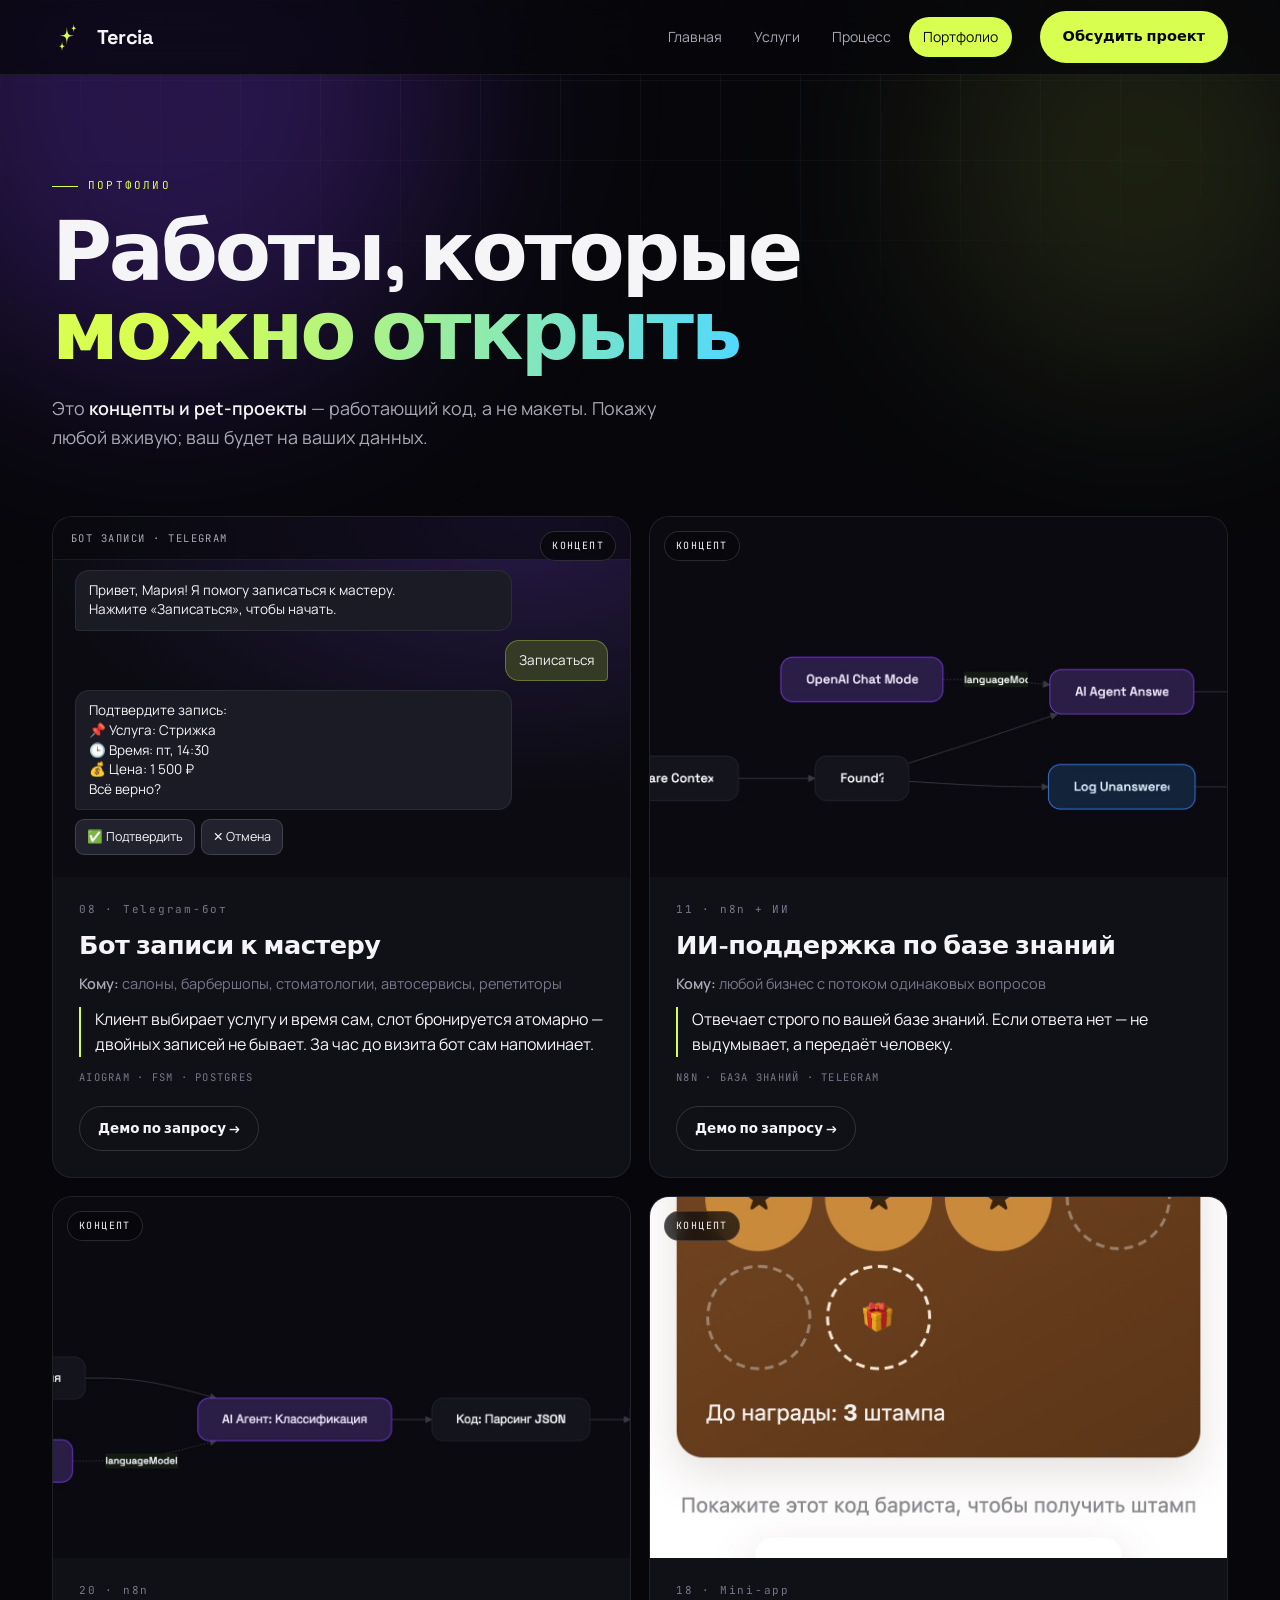
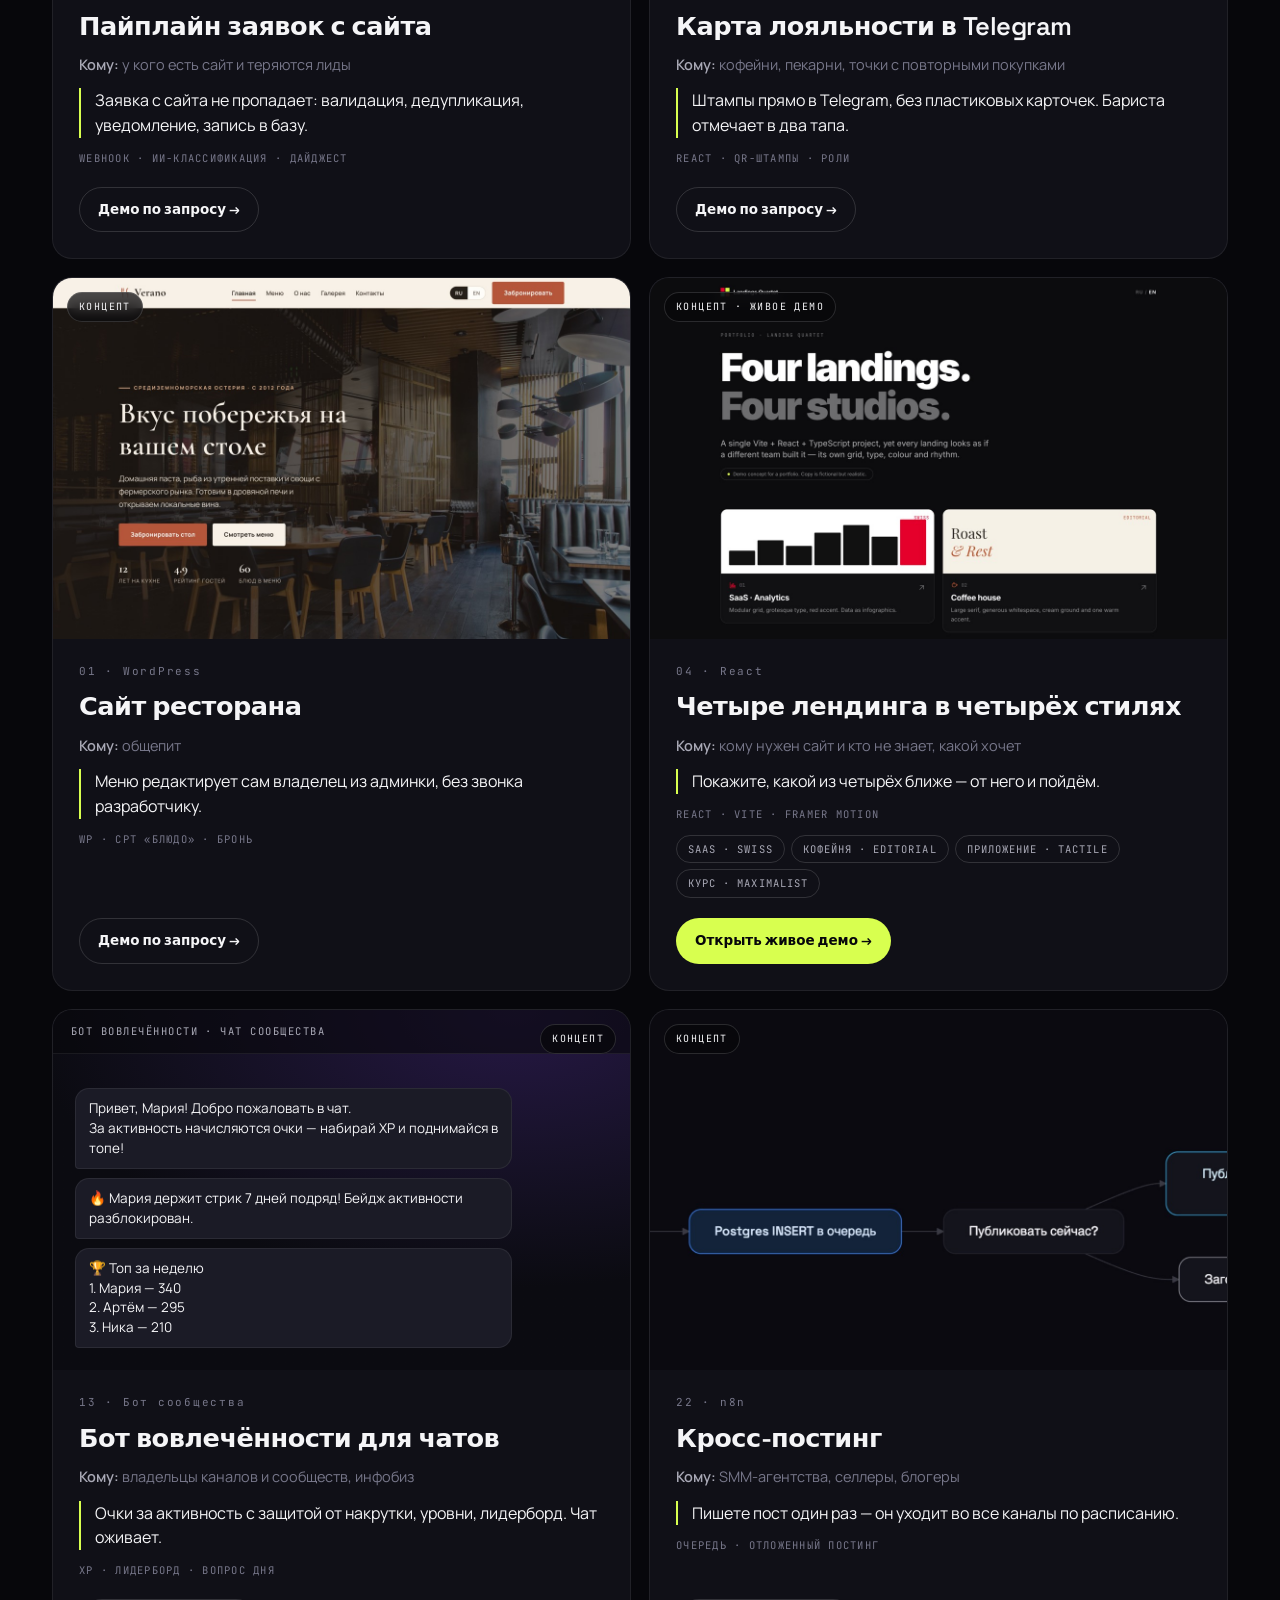
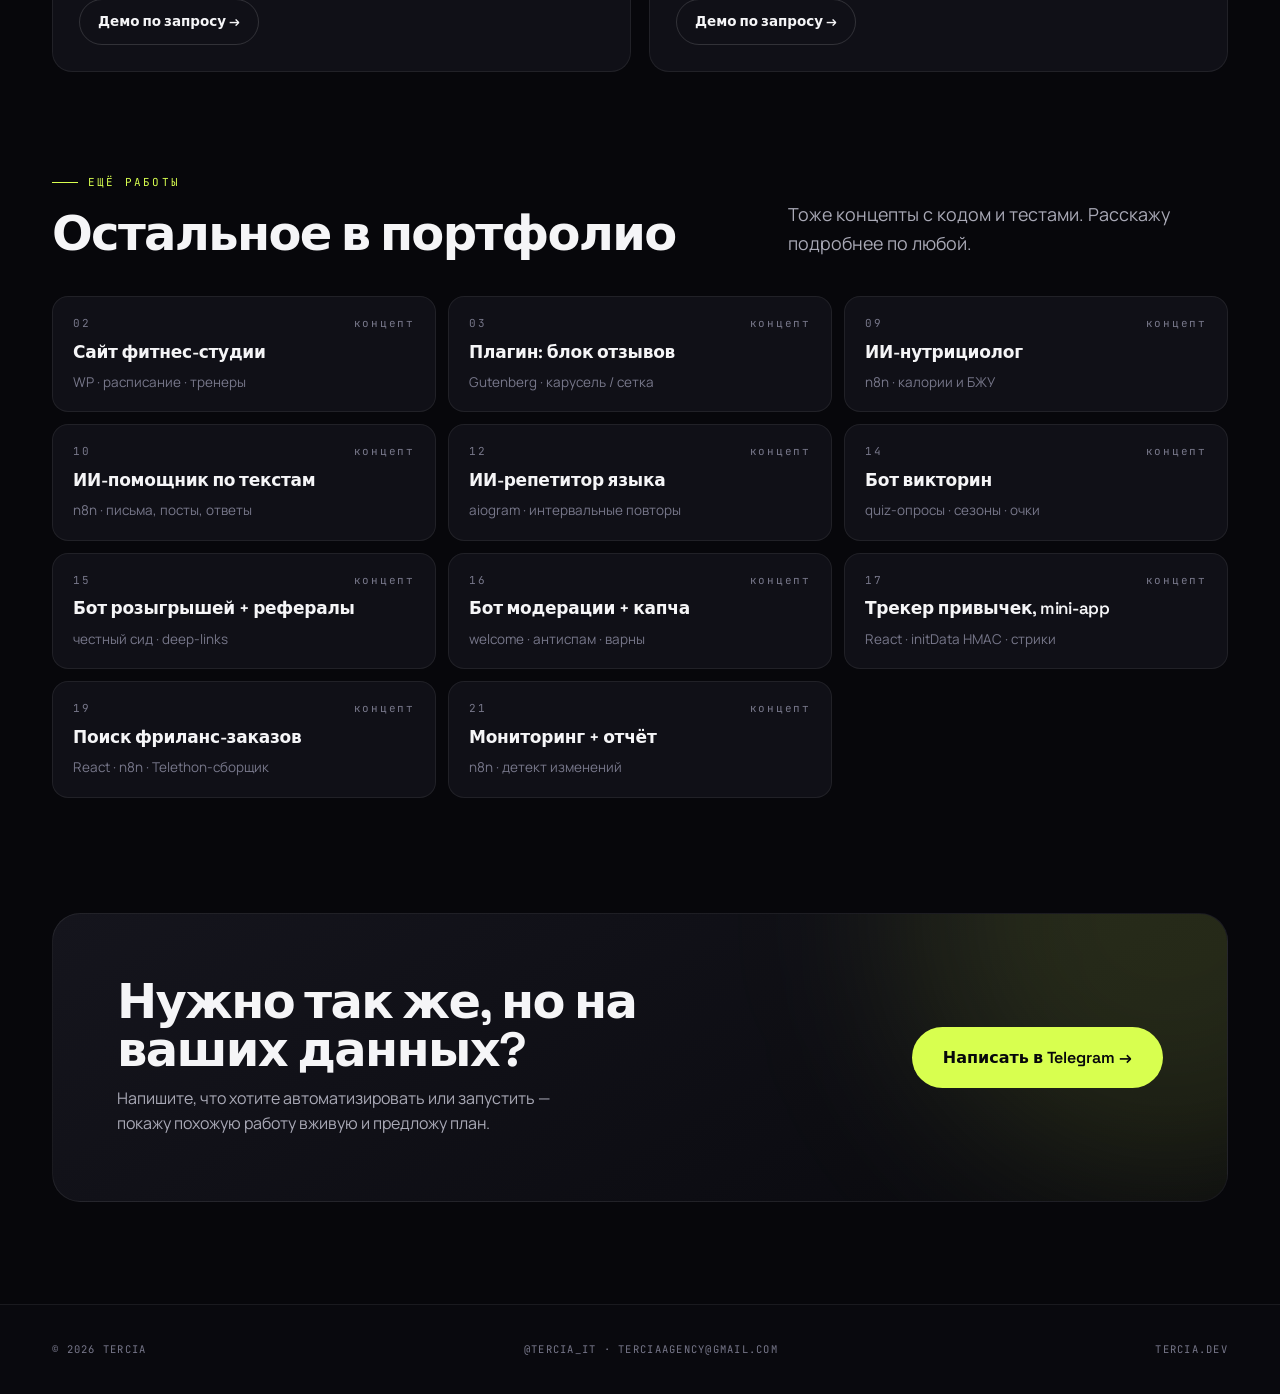
==== portfolio/index.html @ 7e54406b "Портфолио на /portfolio и живое демо четырёх лендингов - portfolio/: восемь работ для продаж (продаю" ====
<!DOCTYPE html>
<html lang="ru">
<head>
<meta charset="utf-8">
<meta name="viewport" content="width=device-width,initial-scale=1">
<title>Портфолио — Tercia</title>
<meta name="description" content="Работы Tercia: Telegram-боты, mini-app, автоматизация на n8n и сайты. Концепты и pet-проекты с работающим кодом.">
<link rel="icon" href="../assets/favicon.svg" type="image/svg+xml">
<link rel="preconnect" href="https://fonts.googleapis.com">
<link rel="preconnect" href="https://fonts.gstatic.com" crossorigin>
<link href="https://fonts.googleapis.com/css2?family=Space+Grotesk:wght@500;600;700&family=Manrope:wght@400;500;600;700&family=JetBrains+Mono:wght@400;500&display=swap" rel="stylesheet">
<style>
:root{
  --bg:#07070B; --bg-2:#0B0B11; --panel:#101017; --panel-2:#15151D; --sunk:#09090E;
  --line:rgba(255,255,255,.07); --line-2:rgba(255,255,255,.045); --line-3:rgba(255,255,255,.14);
  --fg:#F5F5F7; --muted:#A9A9B6; --muted-2:#77778A;
  --acid:#D8FF4F; --acid-2:#B4E528; --ink:#07070B; --violet:#7C3AED; --violet-2:#A97BFF; --cyan:#4FD8FF;
  --sans:'Manrope',system-ui,sans-serif; --disp:'Space Grotesk',system-ui,sans-serif; --mono:'JetBrains Mono',ui-monospace,monospace;
  --ease:cubic-bezier(.22,1,.36,1); --r:20px; --maxw:1320px; --pad:clamp(20px,4.4vw,52px);
}
*{box-sizing:border-box;margin:0;padding:0}
html{scroll-behavior:smooth;overflow-x:clip}
body{background:var(--bg);color:var(--fg);font-family:var(--sans);font-size:16px;line-height:1.6;-webkit-font-smoothing:antialiased;overflow-x:hidden}
a{color:inherit;text-decoration:none}
.wrap{max-width:var(--maxw);margin:0 auto;padding-inline:var(--pad)}
.grid-bg{position:fixed;inset:0;pointer-events:none;z-index:0;background-image:linear-gradient(var(--line-2) 1px,transparent 1px),linear-gradient(90deg,var(--line-2) 1px,transparent 1px);background-size:80px 80px;mask-image:radial-gradient(ellipse 90% 55% at 50% 0%,#000 20%,transparent 75%)}
main,header,footer{position:relative;z-index:2}

/* шапка — как на главной */
.hdr{position:sticky;top:0;z-index:60;backdrop-filter:blur(18px) saturate(140%);-webkit-backdrop-filter:blur(18px) saturate(140%);background:rgba(7,7,11,.78);border-bottom:1px solid var(--line)}
.nav{display:flex;align-items:center;gap:28px;height:74px}
.logo{display:flex;align-items:center;gap:11px;font-family:var(--disp);font-weight:700;font-size:20px;letter-spacing:-.02em}
.mark{width:34px;height:34px;flex:none;fill:var(--acid)}
.nav-links{display:flex;gap:4px;margin-left:auto}
.nav-links a{font-size:14px;color:var(--muted);padding:9px 14px;border-radius:99px;transition:.22s}
.nav-links a:hover{color:var(--fg);background:var(--panel)}
.nav-links a[aria-current]{color:var(--ink);background:var(--acid)}
.btn{display:inline-flex;align-items:center;gap:9px;font-family:var(--disp);font-weight:600;font-size:14.5px;padding:13px 22px;border-radius:99px;transition:.24s var(--ease);border:1px solid transparent;white-space:nowrap}
.btn-acid{background:var(--acid);color:var(--ink)}
.btn-acid:hover{box-shadow:0 10px 40px -8px color-mix(in srgb,var(--acid) 55%,transparent);transform:translateY(-2px)}
.btn-ghost{border-color:var(--line-3);color:var(--fg)}
.btn-ghost:hover{background:var(--panel);border-color:var(--muted-2)}

/* заголовок страницы */
.top{padding-block:clamp(56px,8vw,112px) clamp(36px,5vw,64px);position:relative}
.orb{position:absolute;border-radius:50%;filter:blur(100px);pointer-events:none;z-index:-1}
.orb-a{width:560px;height:560px;background:color-mix(in srgb,var(--violet) 28%,transparent);top:-260px;left:-160px}
.orb-b{width:420px;height:420px;background:color-mix(in srgb,var(--acid) 11%,transparent);top:-120px;right:-120px}
.kick{font-family:var(--mono);font-size:11px;letter-spacing:.2em;text-transform:uppercase;color:var(--acid);display:flex;align-items:center;gap:10px;margin-bottom:18px}
.kick::before{content:'';width:26px;height:1px;background:currentColor}
h1{font-family:var(--disp);font-weight:700;font-size:clamp(40px,6.4vw,84px);line-height:.96;letter-spacing:-.04em;max-width:15ch;text-wrap:balance}
h1 em{font-style:normal;background:linear-gradient(104deg,var(--acid) 20%,var(--cyan));-webkit-background-clip:text;background-clip:text;color:transparent}
.lead{max-width:58ch;margin-top:24px;font-size:clamp(16px,1.4vw,18.5px);color:var(--muted)}
.lead b{color:var(--fg);font-weight:600}

/* восемь работ */
.works{display:grid;grid-template-columns:repeat(2,1fr);gap:18px}
.work{position:relative;display:flex;flex-direction:column;border:1px solid var(--line);border-radius:var(--r);background:var(--panel);overflow:hidden;scroll-margin-top:96px;transition:border-color .3s,transform .4s var(--ease)}
.work:hover{border-color:var(--line-3);transform:translateY(-4px)}
.work:target{border-color:color-mix(in srgb,var(--acid) 55%,transparent);box-shadow:0 0 0 4px color-mix(in srgb,var(--acid) 12%,transparent)}
.cover{aspect-ratio:16/10;position:relative;overflow:hidden;background:radial-gradient(120% 100% at 20% 0%,#1C1C27,#0B0B11)}
.cover img{width:100%;height:100%;display:block;object-fit:cover;object-position:top center;transition:transform .7s var(--ease)}
.work:hover .cover img{transform:scale(1.04)}
.badge{position:absolute;top:14px;left:14px;z-index:2;font-family:var(--mono);font-size:10px;letter-spacing:.14em;text-transform:uppercase;color:var(--fg);background:rgba(7,7,11,.72);border:1px solid var(--line-3);backdrop-filter:blur(8px);border-radius:99px;padding:6px 11px}
.body{padding:24px 26px 26px;display:flex;flex-direction:column;gap:12px;flex:1}
.num{font-family:var(--mono);font-size:11px;letter-spacing:.16em;color:var(--muted-2)}
.w-title{font-family:var(--disp);font-weight:600;font-size:clamp(21px,2vw,26px);letter-spacing:-.02em;line-height:1.15}
.for{font-size:14.5px;color:var(--muted-2)}
.for b{color:var(--muted);font-weight:600}
.pitch{font-size:16px;color:var(--fg);line-height:1.55;padding-left:14px;border-left:2px solid var(--acid)}
.stack{font-family:var(--mono);font-size:10.5px;letter-spacing:.12em;text-transform:uppercase;color:var(--muted-2)}
.acts{display:flex;gap:10px;flex-wrap:wrap;margin-top:auto;padding-top:8px}
.acts .btn{font-size:13.5px;padding:11px 18px}
.sub-links{display:flex;gap:6px;flex-wrap:wrap}
.sub-links a{font-family:var(--mono);font-size:10.5px;letter-spacing:.1em;text-transform:uppercase;color:var(--muted);border:1px solid var(--line-3);border-radius:99px;padding:5px 11px;transition:.2s}
.sub-links a:hover{color:var(--ink);background:var(--acid);border-color:var(--acid)}

/* макет чата для ботов без скриншотов */
.chat{position:absolute;inset:0;padding:22px 22px 0;display:flex;flex-direction:column;gap:9px;justify-content:flex-end;background:radial-gradient(120% 110% at 80% 0%,color-mix(in srgb,var(--violet) 22%,#0E0E16),#0B0B11 70%)}
.chat::before{content:attr(data-head);position:absolute;top:0;left:0;right:0;padding:13px 18px;font-family:var(--mono);font-size:10.5px;letter-spacing:.14em;text-transform:uppercase;color:var(--muted);border-bottom:1px solid var(--line);background:rgba(7,7,11,.6)}
.msg{max-width:82%;font-size:13.5px;line-height:1.45;padding:10px 13px;border-radius:14px 14px 14px 4px;background:#1B1B26;border:1px solid var(--line);white-space:pre-line}
.msg.me{align-self:flex-end;border-radius:14px 14px 4px 14px;background:color-mix(in srgb,var(--acid) 16%,#15151D);border-color:color-mix(in srgb,var(--acid) 30%,transparent)}
.kb{display:flex;gap:6px;flex-wrap:wrap;max-width:88%}
.kb span{font-size:12.5px;padding:7px 11px;border-radius:9px;background:#22222F;border:1px solid var(--line-3);color:var(--fg)}
.chat .msg:last-child,.chat .kb:last-child{margin-bottom:22px}
.cover.has-chat .badge{left:auto;right:14px}

/* остальные работы */
.more-head{display:flex;justify-content:space-between;align-items:flex-end;gap:24px;flex-wrap:wrap;margin:clamp(64px,8vw,110px) 0 clamp(26px,3vw,40px)}
h2{font-family:var(--disp);font-weight:700;font-size:clamp(28px,4vw,48px);line-height:1;letter-spacing:-.035em}
.more{display:grid;grid-template-columns:repeat(3,1fr);gap:12px}
.item{border:1px solid var(--line);border-radius:16px;background:var(--panel);padding:18px 20px;display:flex;flex-direction:column;gap:6px;transition:border-color .3s}
.item:hover{border-color:var(--line-3)}
.item .num{display:flex;justify-content:space-between}
.item .num i{font-style:normal;color:var(--muted-2)}
.item b{font-family:var(--disp);font-weight:600;font-size:17px;letter-spacing:-.015em}
.item span{font-size:13.5px;color:var(--muted-2)}

/* призыв и подвал */
.cta{margin-top:clamp(72px,9vw,130px);border:1px solid var(--line);border-radius:28px;background:linear-gradient(150deg,var(--panel-2),var(--sunk));padding:clamp(36px,5vw,72px);display:flex;justify-content:space-between;align-items:center;gap:28px;flex-wrap:wrap;position:relative;overflow:hidden}
.cta::before{content:'';position:absolute;width:520px;height:520px;border-radius:50%;background:color-mix(in srgb,var(--acid) 12%,transparent);filter:blur(90px);right:-200px;top:-260px}
.cta h2{position:relative;max-width:18ch}
.cta p{position:relative;color:var(--muted);margin-top:12px;max-width:46ch}
.cta .btn{position:relative;font-size:16px;padding:17px 30px}
.ftr{margin-top:clamp(64px,8vw,110px);border-top:1px solid var(--line);background:var(--sunk);padding:36px 0}
.ftr .wrap{display:flex;justify-content:space-between;gap:18px;flex-wrap:wrap;font-family:var(--mono);font-size:10.5px;letter-spacing:.12em;text-transform:uppercase;color:var(--muted-2)}
.ftr a:hover{color:var(--acid)}

/* появление при прокрутке — только с JS, с уважением к reduced-motion */
.js .rv{opacity:0;transform:translateY(20px);transition:opacity .7s var(--ease),transform .7s var(--ease)}
.js .rv.in{opacity:1;transform:none}

@media(max-width:960px){.works{grid-template-columns:1fr}.more{grid-template-columns:repeat(2,1fr)}}
@media(max-width:720px){.cover.has-chat{aspect-ratio:auto;height:384px}.nav-links{display:none}.nav{gap:14px}.nav .btn{margin-left:auto;padding:11px 16px;font-size:13.5px}.more{grid-template-columns:1fr}.msg{font-size:12.5px}}
@media(prefers-reduced-motion:reduce){*{transition:none!important;animation:none!important}.js .rv{opacity:1!important;transform:none!important}}
</style>
<script>document.documentElement.classList.add('js')</script>
</head>
<body>
<div class="grid-bg"></div>

<svg width="0" height="0" style="position:absolute" aria-hidden="true"><defs>
<g id="spk"><path d="M12 0C12.35 10.2 13.5 11.55 21 12C13.5 12.45 12.35 13.8 12 24C11.65 13.8 10.5 12.45 3 12C10.5 11.55 11.65 10.2 12 0Z" transform="translate(19 22) scale(2.8)"/><path d="M12 0C12.35 10.2 13.5 11.55 21 12C13.5 12.45 12.35 13.8 12 24C11.65 13.8 10.5 12.45 3 12C10.5 11.55 11.65 10.2 12 0Z" transform="translate(60 12) scale(1.4)"/><path d="M12 0C12.35 10.2 13.5 11.55 21 12C13.5 12.45 12.35 13.8 12 24C11.65 13.8 10.5 12.45 3 12C10.5 11.55 11.65 10.2 12 0Z" transform="translate(16 73) scale(1.62)"/></g>
</defs></svg>

<header class="hdr"><div class="wrap nav">
  <a class="logo" href="../"><svg class="mark" viewBox="0 0 120 120" aria-hidden="true"><use href="#spk"/></svg><span>Tercia</span></a>
  <nav class="nav-links">
    <a href="../">Главная</a><a href="../#services">Услуги</a><a href="../#process">Процесс</a><a href="./" aria-current="page">Портфолио</a>
  </nav>
  <a href="https://t.me/tercia_it" class="btn btn-acid">Обсудить проект</a>
</div></header>

<main class="wrap">
  <section class="top">
    <div class="orb orb-a"></div><div class="orb orb-b"></div>
    <div class="kick">Портфолио</div>
    <h1>Работы, которые <em>можно открыть</em></h1>
    <p class="lead">Это <b>концепты и pet-проекты</b> — работающий код, а не макеты. Покажу любой вживую; ваш будет на ваших данных.</p>
  </section>

  <section class="works" aria-label="Избранные работы">

    <article class="work rv" id="08">
      <div class="cover has-chat">
        <span class="badge">Концепт</span>
        <div class="chat" data-head="Бот записи · Telegram" aria-hidden="true">
          <div class="msg">Привет, Мария! Я помогу записаться к мастеру.
Нажмите «Записаться», чтобы начать.</div>
          <div class="msg me">Записаться</div>
          <div class="msg">Подтвердите запись:
📌 Услуга: Стрижка
🕒 Время: пт, 14:30
💰 Цена: 1 500 ₽
Всё верно?</div>
          <div class="kb"><span>✅ Подтвердить</span><span>✕ Отмена</span></div>
        </div>
      </div>
      <div class="body">
        <div class="num">08 · Telegram-бот</div>
        <div class="w-title">Бот записи к мастеру</div>
        <div class="for"><b>Кому:</b> салоны, барбершопы, стоматологии, автосервисы, репетиторы</div>
        <p class="pitch">Клиент выбирает услугу и время сам, слот бронируется атомарно — двойных записей не бывает. За час до визита бот сам напоминает.</p>
        <div class="stack">aiogram · FSM · Postgres</div>
        <div class="acts"><a class="btn btn-ghost" href="https://t.me/tercia_it">Демо по запросу →</a></div>
      </div>
    </article>

    <article class="work rv" id="11">
      <div class="cover"><span class="badge">Концепт</span><img src="../assets/cases/11-faq.jpg" alt="Схема воркфлоу в n8n: вопрос из Telegram, поиск по базе знаний, ответ или передача человеку" loading="lazy" decoding="async" width="1200" height="749"></div>
      <div class="body">
        <div class="num">11 · n8n + ИИ</div>
        <div class="w-title">ИИ-поддержка по базе знаний</div>
        <div class="for"><b>Кому:</b> любой бизнес с потоком одинаковых вопросов</div>
        <p class="pitch">Отвечает строго по вашей базе знаний. Если ответа нет — не выдумывает, а передаёт человеку.</p>
        <div class="stack">n8n · база знаний · Telegram</div>
        <div class="acts"><a class="btn btn-ghost" href="https://t.me/tercia_it">Демо по запросу →</a></div>
      </div>
    </article>

    <article class="work rv" id="20">
      <div class="cover"><span class="badge">Концепт</span><img src="../assets/cases/20-pipeline.jpg" alt="Схема воркфлоу в n8n: приём заявки с сайта, классификация, запись и уведомление" loading="lazy" decoding="async" width="1200" height="750"></div>
      <div class="body">
        <div class="num">20 · n8n</div>
        <div class="w-title">Пайплайн заявок с сайта</div>
        <div class="for"><b>Кому:</b> у кого есть сайт и теряются лиды</div>
        <p class="pitch">Заявка с сайта не пропадает: валидация, дедупликация, уведомление, запись в базу.</p>
        <div class="stack">webhook · ИИ-классификация · дайджест</div>
        <div class="acts"><a class="btn btn-ghost" href="https://t.me/tercia_it">Демо по запросу →</a></div>
      </div>
    </article>

    <article class="work rv" id="18">
      <div class="cover"><span class="badge">Концепт</span><img src="../assets/cases/18-loyalty.jpg" alt="Экран mini-app лояльности: карта со штампами кофейни внутри Telegram" loading="lazy" decoding="async" width="1170" height="731"></div>
      <div class="body">
        <div class="num">18 · Mini-app</div>
        <div class="w-title">Карта лояльности в Telegram</div>
        <div class="for"><b>Кому:</b> кофейни, пекарни, точки с повторными покупками</div>
        <p class="pitch">Штампы прямо в Telegram, без пластиковых карточек. Бариста отмечает в два тапа.</p>
        <div class="stack">React · QR-штампы · роли</div>
        <div class="acts"><a class="btn btn-ghost" href="https://t.me/tercia_it">Демо по запросу →</a></div>
      </div>
    </article>

    <article class="work rv" id="01">
      <div class="cover"><span class="badge">Концепт</span><img src="../assets/cases/01-restaurant.jpg" alt="Первый экран сайта ресторана: зал, меню и кнопка брони стола" loading="lazy" decoding="async" width="1200" height="750"></div>
      <div class="body">
        <div class="num">01 · WordPress</div>
        <div class="w-title">Сайт ресторана</div>
        <div class="for"><b>Кому:</b> общепит</div>
        <p class="pitch">Меню редактирует сам владелец из админки, без звонка разработчику.</p>
        <div class="stack">WP · CPT «Блюдо» · бронь</div>
        <div class="acts"><a class="btn btn-ghost" href="https://t.me/tercia_it">Демо по запросу →</a></div>
      </div>
    </article>

    <article class="work rv" id="04">
      <div class="cover"><span class="badge">Концепт · живое демо</span><img src="../assets/cases/04-landings.jpg" alt="Витрина четырёх лендингов в разных стилях" loading="lazy" decoding="async" width="1200" height="750"></div>
      <div class="body">
        <div class="num">04 · React</div>
        <div class="w-title">Четыре лендинга в четырёх стилях</div>
        <div class="for"><b>Кому:</b> кому нужен сайт и кто не знает, какой хочет</div>
        <p class="pitch">Покажите, какой из четырёх ближе — от него и пойдём.</p>
        <div class="stack">React · Vite · Framer Motion</div>
        <div class="sub-links"><a href="landings/#/saas">SaaS · Swiss</a><a href="landings/#/coffee">Кофейня · Editorial</a><a href="landings/#/app">Приложение · Tactile</a><a href="landings/#/course">Курс · Maximalist</a></div>
        <div class="acts"><a class="btn btn-acid" href="landings/">Открыть живое демо →</a></div>
      </div>
    </article>

    <article class="work rv" id="13">
      <div class="cover has-chat">
        <span class="badge">Концепт</span>
        <div class="chat" data-head="Бот вовлечённости · чат сообщества" aria-hidden="true">
          <div class="msg">Привет, Мария! Добро пожаловать в чат.
За активность начисляются очки — набирай XP и поднимайся в топе!</div>
          <div class="msg">🔥 Мария держит стрик 7 дней подряд! Бейдж активности разблокирован.</div>
          <div class="msg">🏆 Топ за неделю
1. Мария — 340
2. Артём — 295
3. Ника — 210</div>
        </div>
      </div>
      <div class="body">
        <div class="num">13 · Бот сообщества</div>
        <div class="w-title">Бот вовлечённости для чатов</div>
        <div class="for"><b>Кому:</b> владельцы каналов и сообществ, инфобиз</div>
        <p class="pitch">Очки за активность с защитой от накрутки, уровни, лидерборд. Чат оживает.</p>
        <div class="stack">XP · лидерборд · вопрос дня</div>
        <div class="acts"><a class="btn btn-ghost" href="https://t.me/tercia_it">Демо по запросу →</a></div>
      </div>
    </article>

    <article class="work rv" id="22">
      <div class="cover"><span class="badge">Концепт</span><img src="img/22-crosspost.jpg" alt="Схема воркфлоу в n8n: очередь постов и отложенная публикация в каналы" loading="lazy" decoding="async" width="1200" height="750"></div>
      <div class="body">
        <div class="num">22 · n8n</div>
        <div class="w-title">Кросс-постинг</div>
        <div class="for"><b>Кому:</b> SMM-агентства, селлеры, блогеры</div>
        <p class="pitch">Пишете пост один раз — он уходит во все каналы по расписанию.</p>
        <div class="stack">очередь · отложенный постинг</div>
        <div class="acts"><a class="btn btn-ghost" href="https://t.me/tercia_it">Демо по запросу →</a></div>
      </div>
    </article>
  </section>

  <div class="more-head rv">
    <div><div class="kick">Ещё работы</div><h2>Остальное в портфолио</h2></div>
    <p class="lead" style="margin:0;max-width:40ch">Тоже концепты с кодом и тестами. Расскажу подробнее по любой.</p>
  </div>
  <section class="more" aria-label="Остальные работы">
    <div class="item rv" id="02"><div class="num">02 <i>концепт</i></div><b>Сайт фитнес-студии</b><span>WP · расписание · тренеры</span></div>
    <div class="item rv" id="03"><div class="num">03 <i>концепт</i></div><b>Плагин: блок отзывов</b><span>Gutenberg · карусель / сетка</span></div>
    <div class="item rv" id="09"><div class="num">09 <i>концепт</i></div><b>ИИ-нутрициолог</b><span>n8n · калории и БЖУ</span></div>
    <div class="item rv" id="10"><div class="num">10 <i>концепт</i></div><b>ИИ-помощник по текстам</b><span>n8n · письма, посты, ответы</span></div>
    <div class="item rv" id="12"><div class="num">12 <i>концепт</i></div><b>ИИ-репетитор языка</b><span>aiogram · интервальные повторы</span></div>
    <div class="item rv" id="14"><div class="num">14 <i>концепт</i></div><b>Бот викторин</b><span>quiz-опросы · сезоны · очки</span></div>
    <div class="item rv" id="15"><div class="num">15 <i>концепт</i></div><b>Бот розыгрышей + рефералы</b><span>честный сид · deep-links</span></div>
    <div class="item rv" id="16"><div class="num">16 <i>концепт</i></div><b>Бот модерации + капча</b><span>welcome · антиспам · варны</span></div>
    <div class="item rv" id="17"><div class="num">17 <i>концепт</i></div><b>Трекер привычек, mini-app</b><span>React · initData HMAC · стрики</span></div>
    <div class="item rv" id="19"><div class="num">19 <i>концепт</i></div><b>Поиск фриланс-заказов</b><span>React · n8n · Telethon-сборщик</span></div>
    <div class="item rv" id="21"><div class="num">21 <i>концепт</i></div><b>Мониторинг + отчёт</b><span>n8n · детект изменений</span></div>
  </section>

  <section class="cta rv">
    <div><h2>Нужно так же, но на ваших данных?</h2><p>Напишите, что хотите автоматизировать или запустить — покажу похожую работу вживую и предложу план.</p></div>
    <a class="btn btn-acid" href="https://t.me/tercia_it">Написать в Telegram →</a>
  </section>
</main>

<footer class="ftr"><div class="wrap"><span>© 2026 Tercia</span><span><a href="https://t.me/tercia_it">@tercia_it</a> · <a href="mailto:terciaagency@gmail.com">terciaagency@gmail.com</a></span><span><a href="../">tercia.dev</a></span></div></footer>

<script>
(function () {
  var els = document.querySelectorAll('.rv');
  var rm = matchMedia('(prefers-reduced-motion: reduce)').matches;
  if (rm || !('IntersectionObserver' in window)) { els.forEach(function (e) { e.classList.add('in'); }); return; }
  var io = new IntersectionObserver(function (es) {
    es.forEach(function (e) { if (e.isIntersecting) { e.target.classList.add('in'); io.unobserve(e.target); } });
  }, { rootMargin: '0px 0px -8% 0px', threshold: 0.06 });
  els.forEach(function (e, i) { e.style.transitionDelay = (i % 3) * 70 + 'ms'; io.observe(e); });
  if (location.hash) { var t = document.getElementById(location.hash.slice(1)); if (t) t.classList.add('in'); }
})();
</script>
</body>
</html>
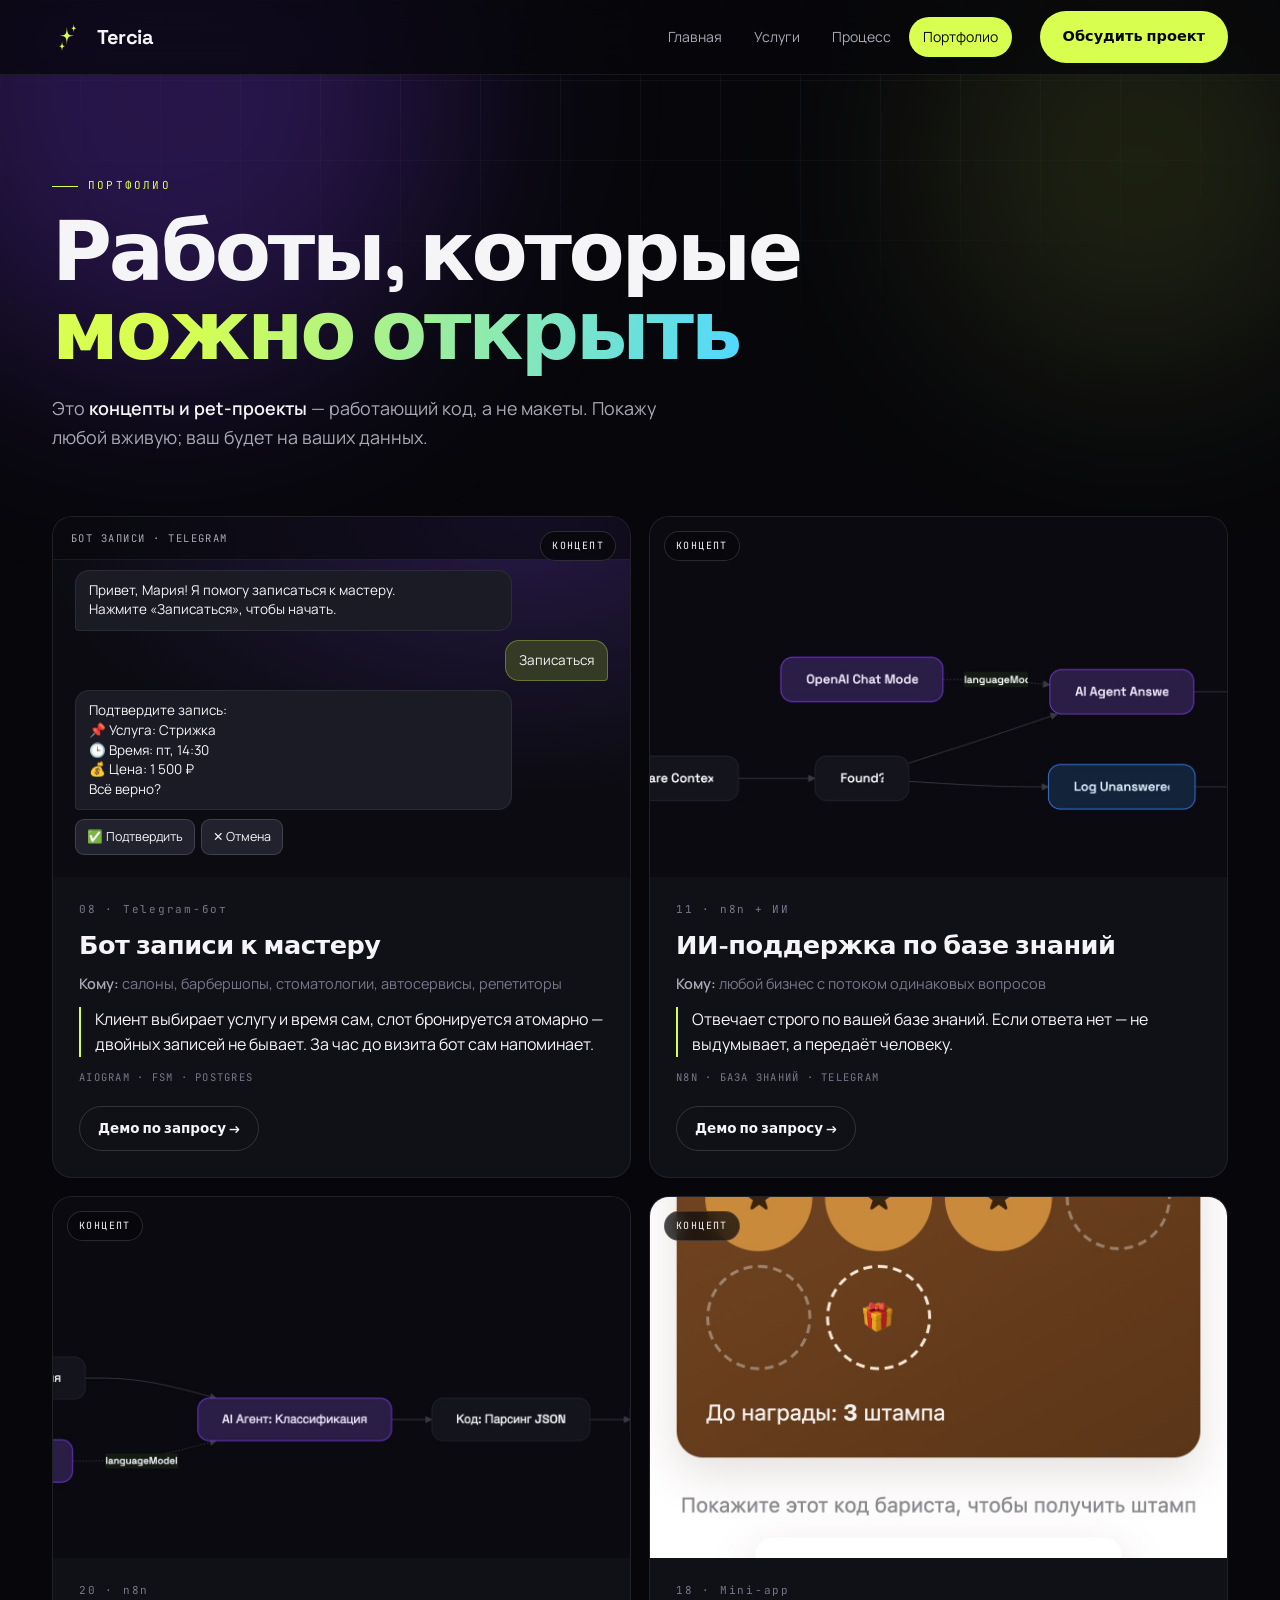
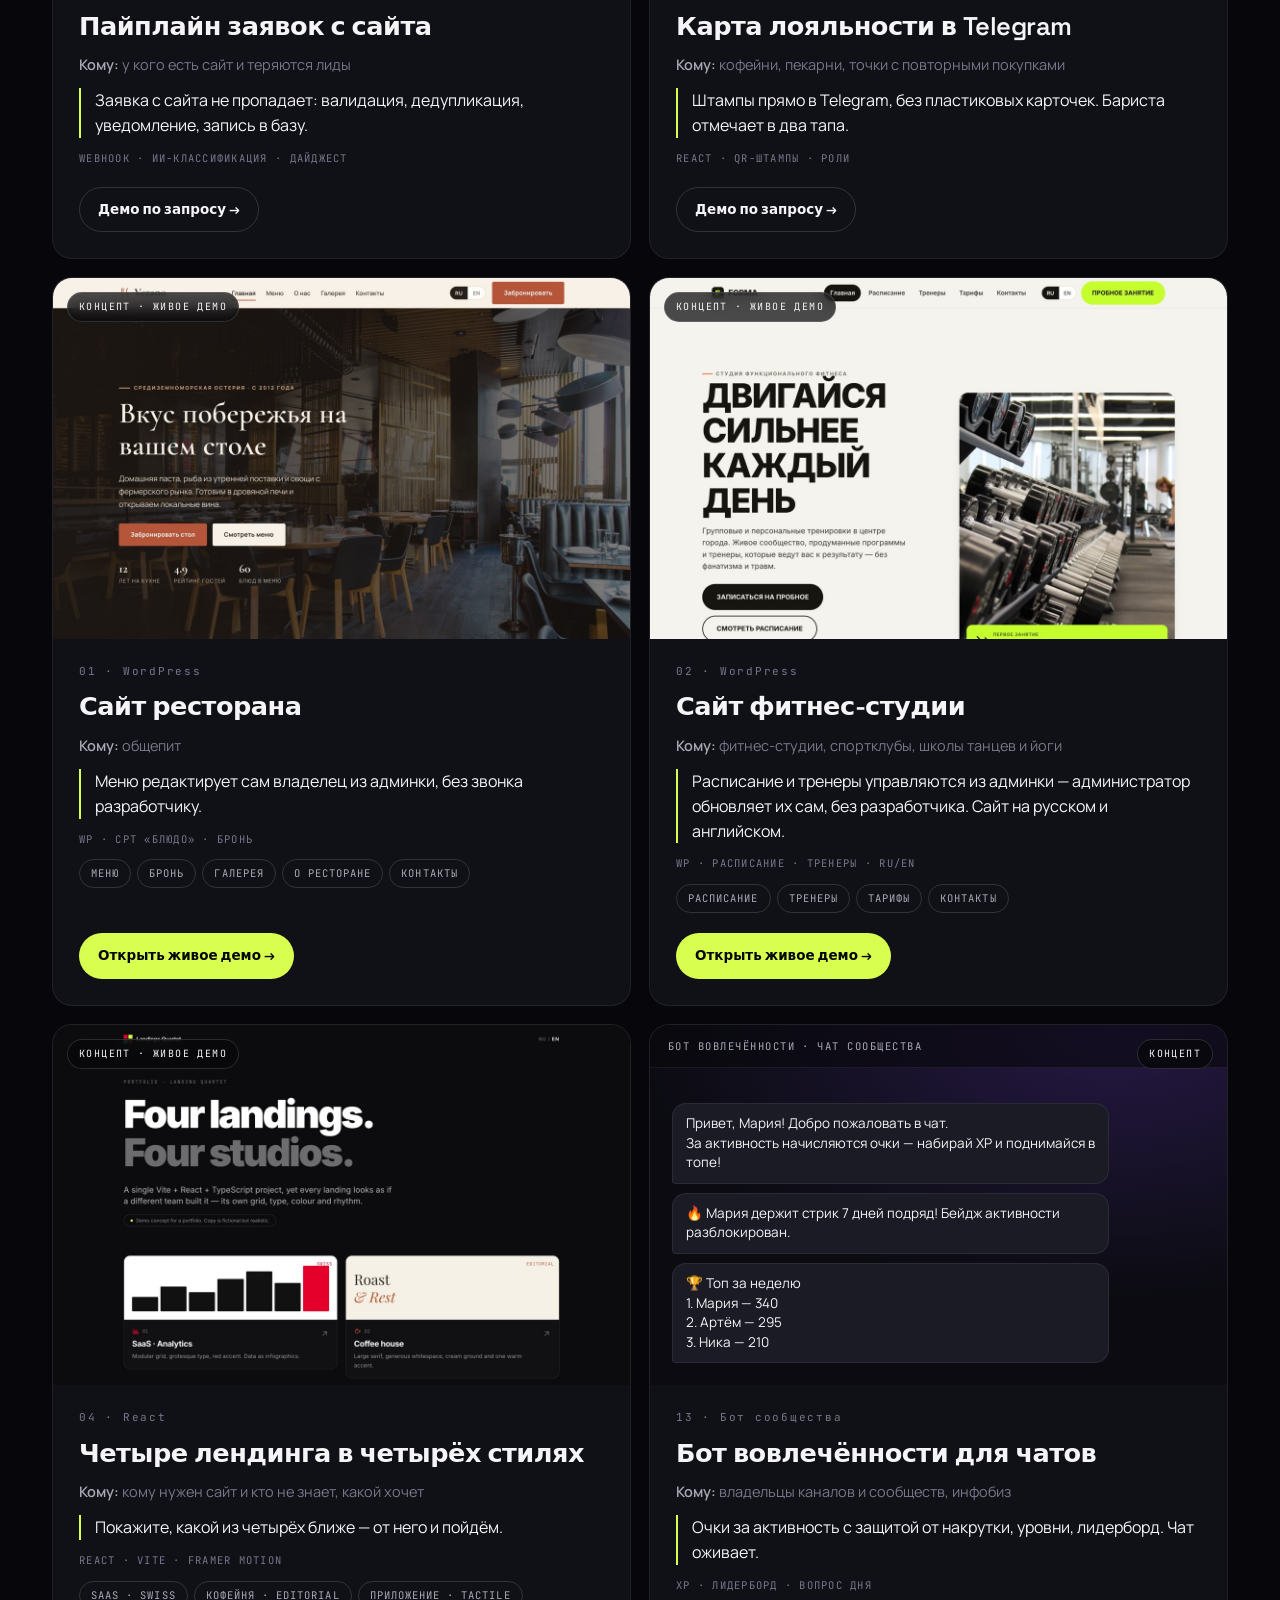
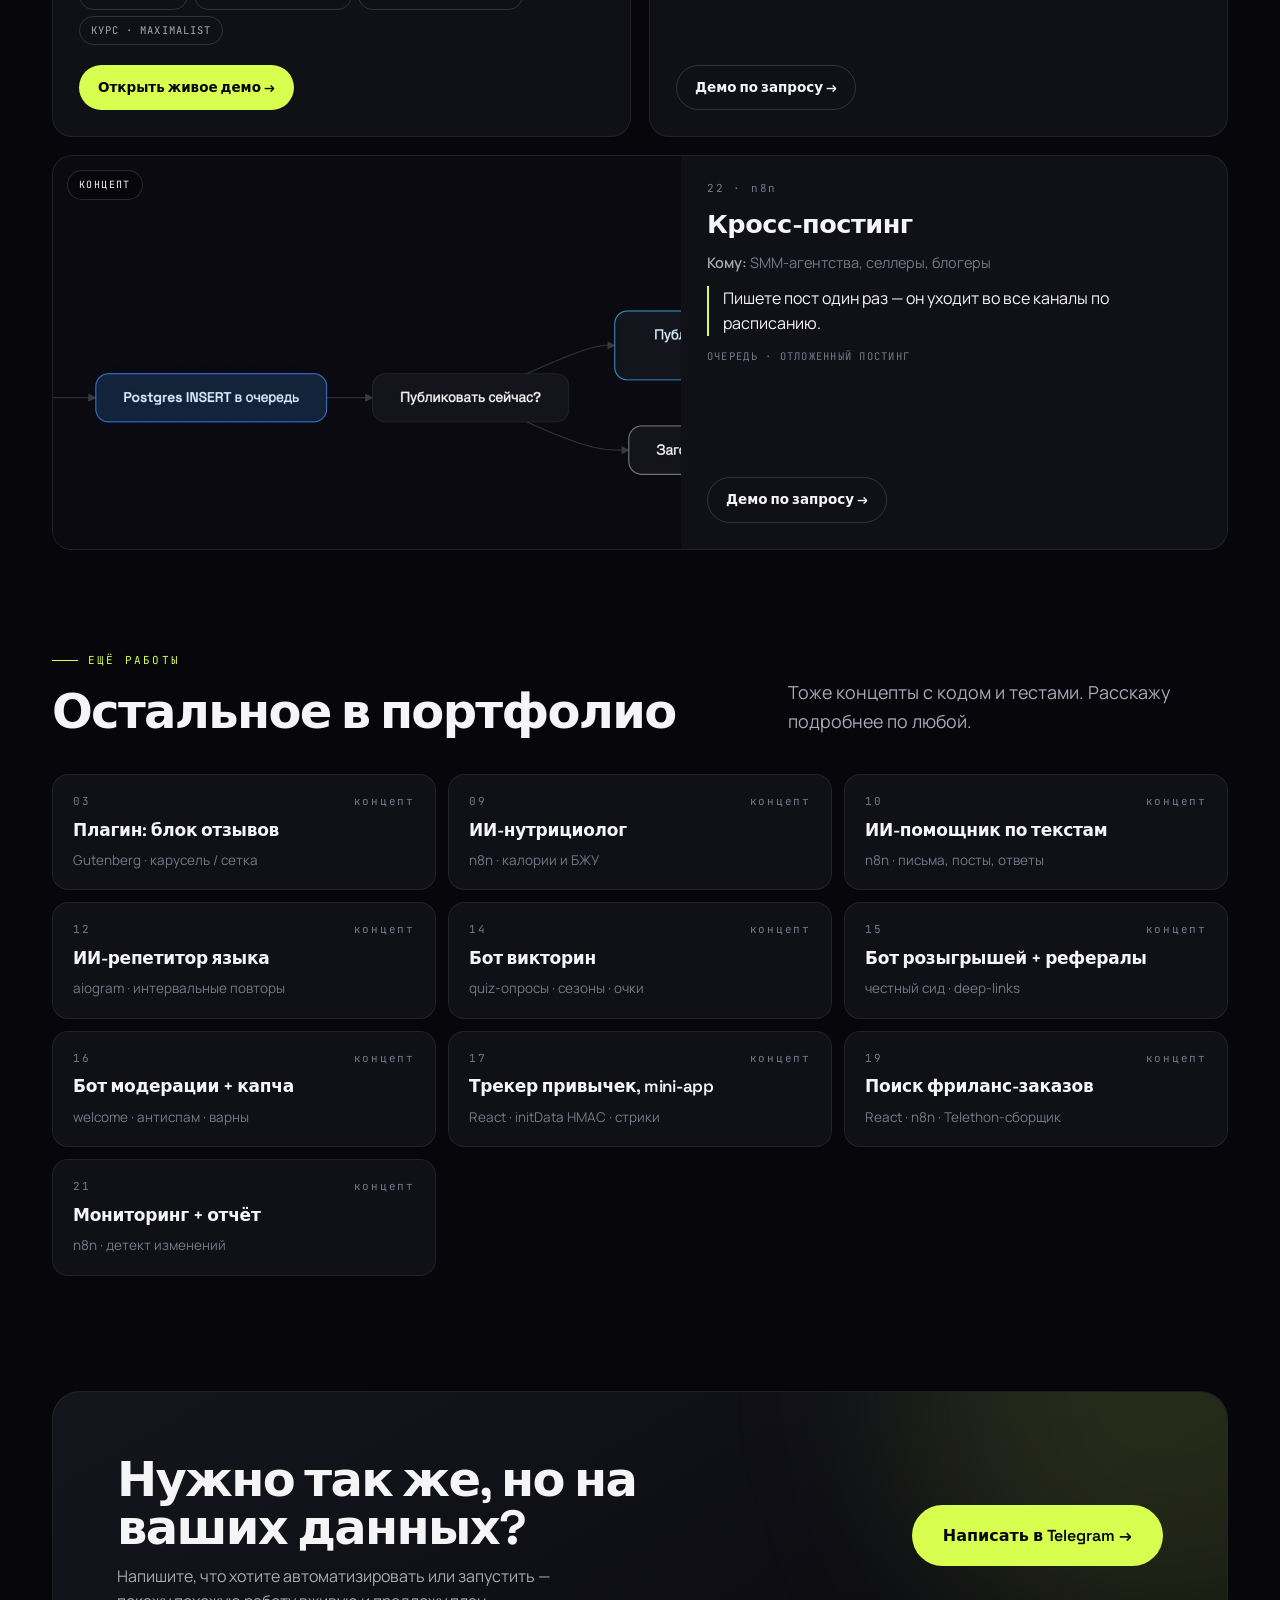
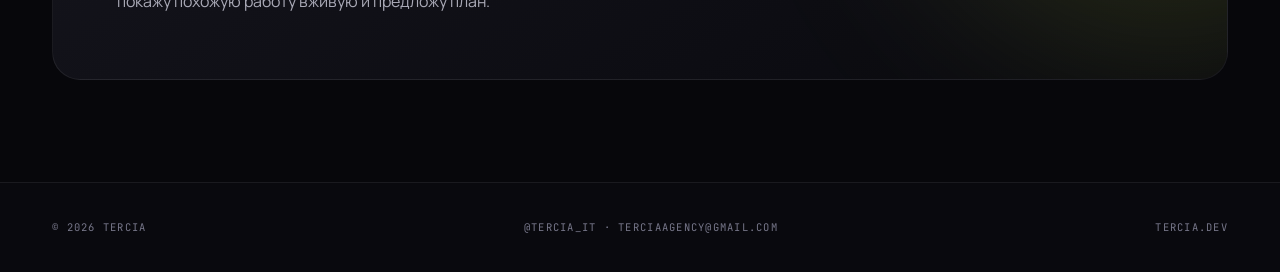
==== commit cc933abc: "Портфолио: живые демо ресторана и фитнес-студии, иконки сайта - portfolio/restaurant/ и portfolio/fi" ====
--- a/portfolio/index.html
+++ b/portfolio/index.html
@@ -5,7 +5,10 @@
 <meta name="viewport" content="width=device-width,initial-scale=1">
 <title>Портфолио — Tercia</title>
 <meta name="description" content="Работы Tercia: Telegram-боты, mini-app, автоматизация на n8n и сайты. Концепты и pet-проекты с работающим кодом.">
+<link rel="icon" href="../favicon.ico" sizes="any">
 <link rel="icon" href="../assets/favicon.svg" type="image/svg+xml">
+<link rel="icon" href="../favicon-32.png" type="image/png" sizes="32x32">
+<link rel="apple-touch-icon" href="../apple-touch-icon.png">
 <link rel="preconnect" href="https://fonts.googleapis.com">
 <link rel="preconnect" href="https://fonts.gstatic.com" crossorigin>
 <link href="https://fonts.googleapis.com/css2?family=Space+Grotesk:wght@500;600;700&family=Manrope:wght@400;500;600;700&family=JetBrains+Mono:wght@400;500&display=swap" rel="stylesheet">
@@ -57,6 +60,8 @@
 .works{display:grid;grid-template-columns:repeat(2,1fr);gap:18px}
 .work{position:relative;display:flex;flex-direction:column;border:1px solid var(--line);border-radius:var(--r);background:var(--panel);overflow:hidden;scroll-margin-top:96px;transition:border-color .3s,transform .4s var(--ease)}
 .work:hover{border-color:var(--line-3);transform:translateY(-4px)}
+.works>.work:last-child:nth-child(odd){grid-column:1/-1;display:grid;grid-template-columns:1.15fr 1fr}
+.works>.work:last-child:nth-child(odd) .cover{aspect-ratio:auto;min-height:100%}
 .work:target{border-color:color-mix(in srgb,var(--acid) 55%,transparent);box-shadow:0 0 0 4px color-mix(in srgb,var(--acid) 12%,transparent)}
 .cover{aspect-ratio:16/10;position:relative;overflow:hidden;background:radial-gradient(120% 100% at 20% 0%,#1C1C27,#0B0B11)}
 .cover img{width:100%;height:100%;display:block;object-fit:cover;object-position:top center;transition:transform .7s var(--ease)}
@@ -110,7 +115,7 @@
 .js .rv{opacity:0;transform:translateY(20px);transition:opacity .7s var(--ease),transform .7s var(--ease)}
 .js .rv.in{opacity:1;transform:none}
 
-@media(max-width:960px){.works{grid-template-columns:1fr}.more{grid-template-columns:repeat(2,1fr)}}
+@media(max-width:960px){.works{grid-template-columns:1fr}.works>.work:last-child:nth-child(odd){display:flex;flex-direction:column}.works>.work:last-child:nth-child(odd) .cover{aspect-ratio:16/10;min-height:0}.more{grid-template-columns:repeat(2,1fr)}}
 @media(max-width:720px){.cover.has-chat{aspect-ratio:auto;height:384px}.nav-links{display:none}.nav{gap:14px}.nav .btn{margin-left:auto;padding:11px 16px;font-size:13.5px}.more{grid-template-columns:1fr}.msg{font-size:12.5px}}
 @media(prefers-reduced-motion:reduce){*{transition:none!important;animation:none!important}.js .rv{opacity:1!important;transform:none!important}}
 </style>
@@ -203,14 +208,28 @@
     </article>
 
     <article class="work rv" id="01">
-      <div class="cover"><span class="badge">Концепт</span><img src="../assets/cases/01-restaurant.jpg" alt="Первый экран сайта ресторана: зал, меню и кнопка брони стола" loading="lazy" decoding="async" width="1200" height="750"></div>
+      <div class="cover"><span class="badge">Концепт · живое демо</span><img src="../assets/cases/01-restaurant.jpg" alt="Первый экран сайта ресторана: зал, меню и кнопка брони стола" loading="lazy" decoding="async" width="1200" height="750"></div>
       <div class="body">
         <div class="num">01 · WordPress</div>
         <div class="w-title">Сайт ресторана</div>
         <div class="for"><b>Кому:</b> общепит</div>
         <p class="pitch">Меню редактирует сам владелец из админки, без звонка разработчику.</p>
         <div class="stack">WP · CPT «Блюдо» · бронь</div>
-        <div class="acts"><a class="btn btn-ghost" href="https://t.me/tercia_it">Демо по запросу →</a></div>
+        <div class="sub-links"><a href="restaurant/menu.html">Меню</a><a href="restaurant/booking.html">Бронь</a><a href="restaurant/gallery.html">Галерея</a><a href="restaurant/about.html">О ресторане</a><a href="restaurant/contacts.html">Контакты</a></div>
+        <div class="acts"><a class="btn btn-acid" href="restaurant/">Открыть живое демо →</a></div>
+      </div>
+    </article>
+
+    <article class="work rv" id="02">
+      <div class="cover"><span class="badge">Концепт · живое демо</span><img src="../assets/cases/02-fitness.jpg" alt="Первый экран сайта фитнес-студии: направления и кнопка пробного занятия" loading="lazy" decoding="async" width="1200" height="750"></div>
+      <div class="body">
+        <div class="num">02 · WordPress</div>
+        <div class="w-title">Сайт фитнес-студии</div>
+        <div class="for"><b>Кому:</b> фитнес-студии, спортклубы, школы танцев и йоги</div>
+        <p class="pitch">Расписание и тренеры управляются из админки — администратор обновляет их сам, без разработчика. Сайт на русском и английском.</p>
+        <div class="stack">WP · расписание · тренеры · RU/EN</div>
+        <div class="sub-links"><a href="fitness/schedule.html">Расписание</a><a href="fitness/trainers.html">Тренеры</a><a href="fitness/pricing.html">Тарифы</a><a href="fitness/contacts.html">Контакты</a></div>
+        <div class="acts"><a class="btn btn-acid" href="fitness/">Открыть живое демо →</a></div>
       </div>
     </article>
 
@@ -268,7 +287,6 @@
     <p class="lead" style="margin:0;max-width:40ch">Тоже концепты с кодом и тестами. Расскажу подробнее по любой.</p>
   </div>
   <section class="more" aria-label="Остальные работы">
-    <div class="item rv" id="02"><div class="num">02 <i>концепт</i></div><b>Сайт фитнес-студии</b><span>WP · расписание · тренеры</span></div>
     <div class="item rv" id="03"><div class="num">03 <i>концепт</i></div><b>Плагин: блок отзывов</b><span>Gutenberg · карусель / сетка</span></div>
     <div class="item rv" id="09"><div class="num">09 <i>концепт</i></div><b>ИИ-нутрициолог</b><span>n8n · калории и БЖУ</span></div>
     <div class="item rv" id="10"><div class="num">10 <i>концепт</i></div><b>ИИ-помощник по текстам</b><span>n8n · письма, посты, ответы</span></div>
